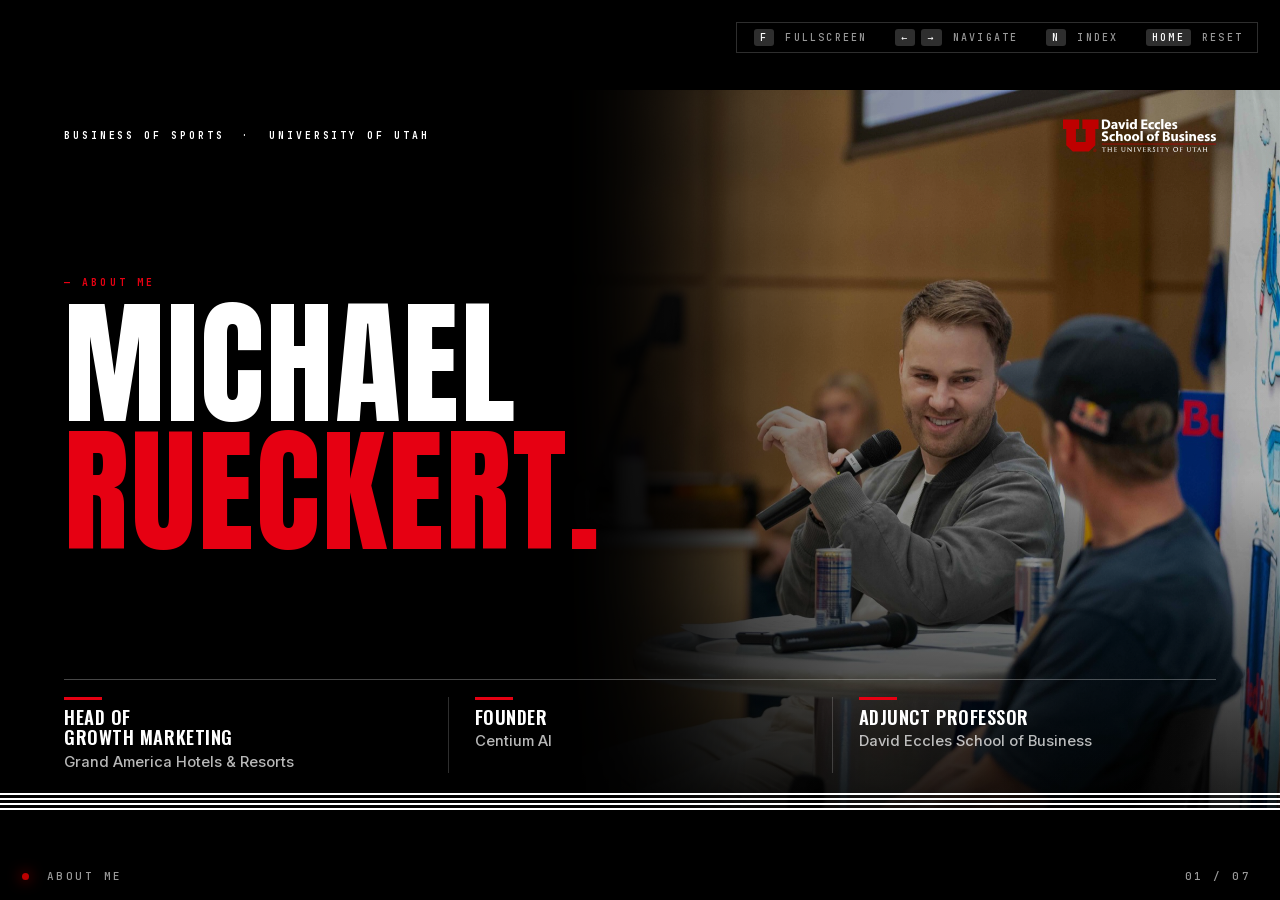
==== about-me/index.html @ 3e3e538a "Business of Sports decks Migrated from a nested multi-institution tree. Decks were four levels deep " ====
<!DOCTYPE html>
<html lang="en">
<head>
<meta charset="UTF-8" />
<meta name="viewport" content="width=device-width, initial-scale=1.0" />
<meta name="robots" content="noindex, nofollow" />
<title>About Me — Michael Rueckert — Business of Sports — David Eccles School of Business</title>
<link rel="icon" type="image/svg+xml" href="../_brand/utah/logos/desb-vertical-black.svg" />

<!-- Engine (versioned, brand-agnostic) then brand tokens. Order matters. -->
<link rel="stylesheet" href="../_engine/deck.v1.css?r=4" />
<link rel="stylesheet" href="../_brand/utah/brand.css" />

<style>
  /* ============================================================
     DECK — ABOUT ME · MICHAEL RUECKERT
     Lecture opener for a University of Utah class.

     Slide-specific layout only. All colour/type resolves from
     _brand/brand.css; all chrome from _engine/deck.v1.css.

     Deck-local assets live beside this file:
       img/      photography (resized, self-hosted)
       badges/   Snowbasin-era award laurels

     Convention: one .s-* block per slide, in slide order.
     NB: never set `position: relative` on a .s-* root — the engine's
     `.stage > .slide` supplies absolute positioning and overriding it
     drops the deck into normal flow.
     ============================================================ */

  /* ============================================================
     01 — COVER
     ============================================================ */
  .s-cover { background: #000; display: grid; grid-template-rows: auto 1fr auto auto; overflow: hidden; }

  /* Portrait bleeds from the right and dissolves into the black field
     rather than sitting in a box: the mask does the fade so the photo
     needs no matching edge, and the scrim keeps the type side dark
     enough for Anton at full weight. */
  .s-cover .photo {
    position: absolute; top: 0; right: 0; bottom: 0; width: 56%; z-index: 0;
    background-image:
      linear-gradient(90deg, rgba(0,0,0,0.96) 0%, rgba(0,0,0,0.30) 40%, rgba(0,0,0,0.12) 100%),
      linear-gradient(0deg, rgba(0,0,0,0.86) 0%, rgba(0,0,0,0.10) 46%),
      url('img/portrait-michael.jpg');
    background-size: cover; background-position: 42% 40%;
    -webkit-mask-image: linear-gradient(90deg, transparent 0%, #000 26%);
            mask-image: linear-gradient(90deg, transparent 0%, #000 26%);
    opacity: 0;
  }
  .s-cover.active .photo { animation: coverIn 5s .1s ease-out forwards; }
  @keyframes coverIn { from { opacity: 0; transform: scale(1.07); } to { opacity: 1; transform: scale(1); } }
  @media print { .s-cover .photo { opacity: 1 !important; transform: none !important; animation: none !important; } }

  .s-cover .topbar, .s-cover .midbar, .s-cover .roles, .s-cover .utah-stripe { position: relative; z-index: 2; }
  .s-cover .topbar {
    display: flex; justify-content: space-between; align-items: center;
    padding: 4cqh 5cqw 0; color: var(--paper);
  }
  .s-cover .midbar { display: grid; align-content: center; padding: 0 5cqw; gap: 1.6cqh; }
  .s-cover .eyebrow {
    font-family: var(--f-mono); font-weight: 700; font-size: 1.35cqh;
    letter-spacing: 0.32em; text-transform: uppercase; color: var(--utah-red-bright);
  }
  .s-cover h1 {
    font-family: var(--f-display); font-weight: 400; font-size: 10.6cqw;
    line-height: 0.94; letter-spacing: 0.015em; text-transform: uppercase; color: var(--paper);
  }
  .s-cover h1 .red { color: var(--utah-red-bright); }

  /* three roles, divided by hairlines — one column each, no boxes */
  .s-cover .roles {
    display: grid; grid-template-columns: repeat(3, 1fr);
    gap: 0; margin: 0 5cqw; padding: 2.4cqh 0 2.8cqh;
    border-top: 1px solid rgba(255,255,255,0.28);
  }
  .s-cover .role { padding: 0 2.0cqw; border-left: 1px solid rgba(255,255,255,0.18); }
  .s-cover .role:first-child { padding-left: 0; border-left: 0; }
  .s-cover .role .k {
    display: block; font-family: var(--f-condensed); font-weight: 600; font-size: 2.55cqh;
    line-height: 1.1; letter-spacing: 0.03em; text-transform: uppercase; color: var(--paper);
  }
  .s-cover .role .k::before {
    content: ""; display: block; width: 3.0cqw; height: 3px;
    background: var(--utah-red-bright); margin-bottom: 1.0cqh;
  }
  .s-cover .role .v {
    display: block; margin-top: 0.7cqh;
    font-family: var(--f-body); font-weight: 500; font-size: 2.05cqh; line-height: 1.35;
    color: rgba(255,255,255,0.72);
  }

  /* ============================================================
     02 — THE PATH
     ============================================================ */
  .s-path { background: var(--paper); color: var(--ink); display: grid;
            grid-template-rows: auto auto auto 1fr auto; padding: 3.4cqh 4.5cqw; }
  .s-path .topbar {
    display: flex; justify-content: space-between; align-items: center;
    padding-bottom: 1.3cqh; border-bottom: 2px solid var(--ink);
  }
  .s-path .topbar .crumb { color: var(--utah-red); }
  .s-path h2 {
    font-family: var(--f-display); font-weight: 400; font-size: 5.2cqw;
    line-height: 1.0; letter-spacing: 0.015em; text-transform: uppercase;
    color: var(--ink); margin: 1.2cqh 0 0.6cqh;
  }
  .s-path h2 .red { color: var(--utah-red); }

  .s-path .lede {
    font-family: var(--f-body); font-weight: 500; font-size: 2.4cqh; line-height: 1.4;
    color: var(--steel); max-width: 62cqw; margin-bottom: 0.4cqh;
  }
  .s-path .lede b { color: var(--ink); font-weight: 700; }

  .s-path .rail { display: grid; grid-template-columns: repeat(6, 1fr); align-content: center; }
  .s-path .node { display: grid; align-content: start; justify-items: center; text-align: center; }

  /* fixed-height mark well keeps the drum-and-feather and the typographic
     wordmarks on one optical baseline */
  .s-path .mark { height: 11.0cqh; display: grid; align-items: end; justify-items: center; }
  .s-path .mark img { height: 8.2cqh; width: auto; max-width: 12.4cqw; object-fit: contain; display: block; }
  /* A white-on-transparent source (Grand America) has to be knocked to black
     for the light slide; brightness(0) keeps the alpha and drops the fill. */
  .s-path .mark img.knock { filter: brightness(0); }
  .s-path .mark img.tall  { height: 9.6cqh; }
  .s-path .mark img.wide  { height: 5.4cqh; }
  .s-path .wordmark {
    font-family: var(--f-display); font-weight: 400; font-size: 3.5cqh;
    line-height: 0.98; letter-spacing: 0.02em; text-transform: uppercase; color: var(--ink);
  }
  .s-path .wordmark em {
    display: block; font-style: normal; font-family: var(--f-condensed); font-weight: 500;
    font-size: 1.7cqh; letter-spacing: 0.22em; color: var(--steel);
  }

  /* The rail is drawn per-column BEHIND each dot rather than as one absolute
     bar: the columns are adjacent, so the segments join into a continuous
     line that cannot drift away from the dots when the row height changes.
     First and last are half-segments so the line starts and stops on a node. */
  .s-path .dotwrap {
    position: relative; width: 100%; height: 4.2cqh; margin-top: 2.2cqh;
    display: grid; place-items: center;
  }
  .s-path .dotwrap::before {
    content: ""; position: absolute; left: 0; right: 0; top: 50%; height: 2px;
    background: var(--utah-red); transform: translateY(-1px);
  }
  .s-path .node:first-child .dotwrap::before {
    left: 50%; background: linear-gradient(90deg, rgba(190,0,0,0.2), var(--utah-red));
  }
  .s-path .node:last-child .dotwrap::before { right: 50%; }
  .s-path .dot {
    position: relative; z-index: 1;
    width: 1.5cqh; height: 1.5cqh; border-radius: 50%;
    background: var(--utah-red); box-shadow: 0 0 0 0.6cqh var(--paper);
  }
  .s-path .node.now .dot { background: var(--ink); box-shadow: 0 0 0 0.6cqh var(--paper), 0 0 0 0.9cqh var(--utah-red); }
  .s-path .yr {
    font-family: var(--f-mono); font-weight: 700; font-size: 1.35cqh;
    letter-spacing: 0.18em; color: var(--utah-red); margin-top: 1.7cqh; padding: 0 0.8cqw;
  }
  .s-path .node.now .yr { color: var(--ink); }
  .s-path .org {
    font-family: var(--f-condensed); font-weight: 600; font-size: 2.2cqh;
    line-height: 1.12; letter-spacing: 0.03em; text-transform: uppercase;
    color: var(--ink); margin-top: 0.7cqh; padding: 0 0.8cqw;
  }
  .s-path .sub {
    font-family: var(--f-body); font-weight: 500; font-size: 1.78cqh; line-height: 1.32;
    color: var(--steel); margin-top: 0.5cqh; padding: 0 0.15cqw;
  }
  .s-path .foot {
    display: flex; justify-content: space-between; align-items: end;
    padding-top: 1.3cqh; border-top: 1px solid rgba(0,0,0,0.18); color: var(--ink); font-weight: 500;
  }
  .s-path .foot .strong { font-weight: 700; }

  /* ============================================================
     03 — UTAH ATHLETICS
     ============================================================ */
  .s-utah { background: #000; display: grid; grid-template-rows: auto 43cqh 1fr auto; overflow: hidden; }
  .s-utah .topbar {
    display: flex; justify-content: space-between; align-items: center;
    padding: 3.4cqh 4.5cqw 2.2cqh; color: var(--paper);
  }
  /* three full houses, side by side — the argument is the room, not the copy */
  .s-utah .band { display: grid; grid-template-columns: 1.15fr 1fr 1fr; gap: 0.45cqw; }
  .s-utah .band .ph { background-size: cover; background-position: center 46%; filter: contrast(1.06) saturate(1.02); }
  .s-utah .band .ph.a { background-image: linear-gradient(180deg, rgba(0,0,0,0.28), rgba(0,0,0,0.42)), url('img/rice-eccles-sellout.jpg'); }
  .s-utah .band .ph.b { background-image: linear-gradient(180deg, rgba(0,0,0,0.28), rgba(0,0,0,0.42)), url('img/muss-byu.jpg'); background-position: center 38%; }
  .s-utah .band .ph.c { background-image: linear-gradient(180deg, rgba(0,0,0,0.28), rgba(0,0,0,0.42)), url('img/gymnastics-huntsman.jpg'); background-position: center 52%; }

  .s-utah .body { display: grid; grid-template-columns: 0.92fr 1.08fr; gap: 3.4cqw;
                  padding: 3.0cqh 4.5cqw 0; align-items: start; }
  .s-utah .eyebrow {
    font-family: var(--f-mono); font-weight: 700; font-size: 1.25cqh;
    letter-spacing: 0.3em; text-transform: uppercase; color: var(--utah-red-bright);
  }
  .s-utah h2 {
    font-family: var(--f-display); font-weight: 400; font-size: 4.4cqw;
    line-height: 1.0; letter-spacing: 0.015em; text-transform: uppercase;
    color: var(--paper); margin: 1.0cqh 0 1.4cqh;
  }
  .s-utah h2 .red { color: var(--utah-red-bright); }
  .s-utah .lede {
    font-family: var(--f-body); font-weight: 500; font-size: 2.3cqh; line-height: 1.4;
    color: rgba(255,255,255,0.86);
  }
  .s-utah .lede b { color: var(--paper); font-weight: 700; }

  .s-utah .groups { display: grid; gap: 2.2cqh; }
  .s-utah .grp .h {
    font-family: var(--f-mono); font-weight: 700; font-size: 1.15cqh;
    letter-spacing: 0.24em; text-transform: uppercase; color: var(--paper);
    padding-bottom: 0.7cqh; margin-bottom: 1.3cqh;
    border-bottom: 1px solid rgba(255,255,255,0.32);
  }
  .s-utah .stats { display: grid; grid-template-columns: repeat(3, 1fr); gap: 1.8cqw; }
  .s-utah .st .n {
    display: block; font-family: var(--f-display); font-weight: 400; font-size: 5.4cqh;
    line-height: 0.92; letter-spacing: 0.005em; color: var(--utah-red-bright);
  }
  .s-utah .st .l {
    display: block; margin-top: 0.7cqh;
    font-family: var(--f-body); font-weight: 500; font-size: 2.0cqh; line-height: 1.28;
    color: rgba(255,255,255,0.82);
  }
  .s-utah .st .l b { color: var(--paper); font-weight: 700; }
  .s-utah ul.dash { list-style: none; display: grid; gap: 0.9cqh; }
  .s-utah ul.dash li {
    font-family: var(--f-body); font-weight: 500; font-size: 2.1cqh; line-height: 1.34;
    color: rgba(255,255,255,0.88); padding-left: 1.4cqw; position: relative;
  }
  .s-utah ul.dash li::before {
    content: ""; position: absolute; left: 0; top: calc(0.66em - 1px);
    width: 0.75cqw; height: 2px; background: var(--utah-red-bright);
  }
  .s-utah ul.dash li b { color: var(--paper); font-weight: 700; }
  .s-utah .foot {
    display: flex; justify-content: space-between; align-items: end;
    margin: 0 4.5cqw; padding: 2.0cqh 0 3.0cqh;
    border-top: 1px solid rgba(255,255,255,0.2); color: var(--paper);
  }
  .s-utah .foot .strong { font-weight: 700; }

  /* ============================================================
     04 — SNOWBASIN
     ============================================================ */
  .s-basin { background: #000; display: grid; grid-template-rows: auto 1fr auto; overflow: hidden; }
  /* Landscape hero: full bleed across the top, with the scrim weighted left
     so the display type keeps its contrast against bright snow. */
  .s-basin .photo {
    position: absolute; top: 0; left: 0; right: 0; height: 76cqh; z-index: 0;
    background-image:
      linear-gradient(180deg, rgba(0,0,0,0.55) 0%, rgba(0,0,0,0.22) 30%, rgba(0,0,0,0.94) 100%),
      linear-gradient(90deg, rgba(0,0,0,0.82) 0%, rgba(0,0,0,0.40) 42%, rgba(0,0,0,0.05) 78%),
      url('img/snowbasin-hero.jpg');
    background-size: cover; background-position: center 38%;
  }
  .s-basin .topbar, .s-basin .midbar, .s-basin .laurels { position: relative; z-index: 2; }
  .s-basin .topbar {
    display: flex; justify-content: space-between; align-items: center;
    padding: 3.6cqh 4.5cqw 0; color: var(--paper);
  }
  .s-basin .midbar { display: grid; align-content: center; padding: 0 4.5cqw; gap: 1.4cqh; }
  .s-basin .eyebrow {
    font-family: var(--f-mono); font-weight: 700; font-size: 1.3cqh;
    letter-spacing: 0.3em; text-transform: uppercase; color: var(--utah-red-bright);
  }
  .s-basin h2 {
    font-family: var(--f-display); font-weight: 400; font-size: 7.2cqw;
    line-height: 0.98; letter-spacing: 0.015em; text-transform: uppercase; color: var(--paper);
  }
  .s-basin h2 .red { color: var(--utah-red-bright); }
  .s-basin .stats {
    display: grid; grid-template-columns: repeat(4, 1fr); gap: 2.2cqw;
    margin-top: 2.0cqh; padding-top: 2.2cqh; border-top: 1px solid rgba(255,255,255,0.3);
  }
  .s-basin .st .n {
    display: block; font-family: var(--f-display); font-weight: 400; font-size: 6.6cqh;
    line-height: 0.92; letter-spacing: 0.005em; color: var(--paper);
  }
  .s-basin .st .l {
    display: block; margin-top: 0.8cqh;
    font-family: var(--f-body); font-weight: 500; font-size: 2.0cqh; line-height: 1.28;
    color: rgba(255,255,255,0.78);
  }
  .s-basin .st .l b { color: var(--paper); font-weight: 700; }

  /* poster laurels — black artwork, so the strip flips to bone */
  .s-basin .laurels {
    background: var(--bone); color: var(--ink);
    padding: 1.6cqh 3.0cqw 1.8cqh; display: grid; gap: 1.0cqh; justify-items: center;
  }
  .s-basin .laurels .h {
    font-family: var(--f-mono); font-weight: 700; font-size: 1.05cqh;
    letter-spacing: 0.3em; text-transform: uppercase; color: var(--utah-red);
  }
  .s-basin .row { display: flex; align-items: center; justify-content: center; gap: 0.35cqw; width: 100%; }
  .s-basin .row img { height: 13.0cqh; width: auto; display: block; }

  /* ============================================================
     05 — CENTIUM
     Left pane carries the story and the press; right pane carries the
     proof — who buys it. Both halves of that proof are on one slide on
     purpose: the photography says what the customers make, the logo wall
     says how many there are.
     ============================================================ */
  .s-centium { display: grid; grid-template-columns: minmax(0, 0.80fr) minmax(0, 1.20fr); overflow: hidden; }
  .s-centium .left {
    background: #000; color: var(--paper);
    padding: 3.6cqh 2.8cqw; display: grid; grid-template-rows: auto 1fr auto; gap: 1.6cqh;
  }
  .s-centium .left .eyebrow {
    font-family: var(--f-mono); font-weight: 700; font-size: 1.25cqh;
    letter-spacing: 0.28em; text-transform: uppercase; color: var(--utah-red-bright);
  }
  .s-centium h2 {
    font-family: var(--f-display); font-weight: 400; font-size: 7.4cqh;
    line-height: 0.98; letter-spacing: 0.015em; text-transform: uppercase; color: var(--paper);
    margin-top: 0.9cqh;
  }
  .s-centium h2 .red { color: var(--utah-red-bright); }
  .s-centium .mid { display: grid; align-content: center; gap: 2.6cqh; }
  .s-centium .lede {
    font-family: var(--f-body); font-weight: 500; font-size: 2.15cqh; line-height: 1.42;
    color: rgba(255,255,255,0.86);
  }
  .s-centium .lede b { color: var(--paper); font-weight: 700; }

  /* PRESS STRIP
     Every mark here ships as black-on-transparent. brightness(0) flattens
     any stray colour to black, then invert(1) lifts it to white — alpha
     survives both, so the marks sit on the black pane with no plate. */
  .s-centium .press .k {
    font-family: var(--f-mono); font-weight: 700; font-size: 1.05cqh;
    letter-spacing: 0.26em; text-transform: uppercase; color: var(--utah-red-bright);
    padding-bottom: 1.0cqh; margin-bottom: 1.6cqh;
    border-bottom: 1px solid rgba(255,255,255,0.28);
  }
  .s-centium .press .row { display: grid; grid-template-columns: repeat(4, 1fr); gap: 2.0cqh 1.4cqw; }
  .s-centium .press .fx { display: flex; align-items: center; justify-content: center; height: 4.6cqh; }
  .s-centium .press .fx img {
    max-width: 100%; max-height: 4.6cqh; width: auto; height: auto;
    filter: brightness(0) invert(1); opacity: 0.92;
  }
  .s-centium .left .foot {
    font-family: var(--f-mono); font-weight: 600; font-size: 1.05cqh;
    letter-spacing: 0.2em; text-transform: uppercase; color: rgba(255,255,255,0.58);
    padding-top: 1.4cqh; border-top: 1px solid rgba(255,255,255,0.22);
  }
  .s-centium .left .foot .strong { color: var(--paper); font-weight: 700; }

  .s-centium .right {
    background: var(--paper); color: var(--ink);
    padding: 3.6cqh 2.8cqw; display: grid; grid-template-rows: auto auto 1fr; gap: 2.0cqh;
  }
  .s-centium .right .h {
    font-family: var(--f-mono); font-weight: 700; font-size: 1.15cqh;
    letter-spacing: 0.22em; text-transform: uppercase; color: var(--utah-red);
    padding-bottom: 0.9cqh; border-bottom: 2px solid var(--ink);
  }
  .s-centium .shots { display: grid; grid-template-columns: repeat(3, 1fr); gap: 0.7cqw; }
  .s-centium .shots .sh {
    aspect-ratio: 3 / 2; background-size: cover; background-position: center;
    filter: contrast(1.03);
  }

  .s-centium .wall {
    display: flex; flex-wrap: wrap; justify-content: center;
    gap: 2.4cqh 1.3cqw; align-self: center;
  }
  /* fixed 5-up track, but flex-wrap means a short final row centres */
  .s-centium .lg {
    flex: 0 0 calc((100% - 4 * 1.3cqw) / 5);
    display: flex; align-items: center; justify-content: center; height: 5.8cqh;
  }
  /* max-height in cqh (an ABSOLUTE length here), not a percentage: several of
     these SVGs ship no viewBox, so a percentage has nothing to resolve against
     and the mark renders at the 300x150 fallback, straddling its neighbours. */
  /* Each mark carries its own max-height, computed from its aspect ratio so
     every logo occupies roughly the same optical AREA. A single shared
     max-height makes square marks (SCOTT, MSR) tower over wordmarks
     (SALOMON, ROSSIGNOL) even though both technically "fit". */
  .s-centium .lg img {
    max-width: 100%; width: auto; height: auto;
    filter: brightness(0); opacity: 0.86;
  }
  .s-centium .lg .wm {
    font-family: var(--f-condensed); font-weight: 700; font-size: 2.15cqh;
    letter-spacing: 0.04em; text-transform: uppercase; color: var(--ink);
    opacity: 0.86; line-height: 1; text-align: center;
  }

  /* ============================================================
     06 — GO NORTH  (closer)
     The billboard is the campaign; the film is the campaign running.
     NETWORK NOTE: this is the ONLY slide in the deck that reaches the
     network — the Drive player is an iframe. Everything behind it is
     local, so on dead venue wifi the slide still reads as a full-bleed
     billboard with the headline; only the player goes blank.
     ============================================================ */
  .s-north { background: #000; display: grid; grid-template-rows: auto 1fr auto; overflow: hidden; }
  .s-north .photo {
    position: absolute; inset: 0; z-index: 0;
    background-image:
      linear-gradient(180deg, rgba(0,0,0,0.24) 0%, rgba(0,0,0,0.02) 26%, rgba(0,0,0,0.58) 100%),
      linear-gradient(90deg, rgba(0,0,0,0.92) 0%, rgba(0,0,0,0.58) 26%, rgba(0,0,0,0.00) 52%),
      url('img/snowbasin-billboard.jpg');
    background-size: cover; background-position: center 40%;
    opacity: 0;
  }
  .s-north.active .photo { animation: northIn 5s .1s ease-out forwards; }
  @keyframes northIn { from { opacity: 0; transform: scale(1.06); } to { opacity: 1; transform: scale(1); } }
  @media print { .s-north .photo { opacity: 1 !important; transform: none !important; animation: none !important; } }

  .s-north .topbar, .s-north .body, .s-north .foot { position: relative; z-index: 2; }
  .s-north .topbar {
    display: flex; justify-content: space-between; align-items: center;
    padding: 3.6cqh 4.5cqw 0; color: var(--paper);
  }
  .s-north .body {
    display: grid; grid-template-columns: minmax(0, 1fr) minmax(0, 0.88fr); gap: 3.0cqw;
    align-items: center; padding: 0 4.5cqw;
  }
  .s-north .eyebrow {
    font-family: var(--f-mono); font-weight: 700; font-size: 1.3cqh;
    letter-spacing: 0.3em; text-transform: uppercase; color: var(--utah-red-bright);
  }
  .s-north h2 {
    font-family: var(--f-display); font-weight: 400; font-size: 12.4cqh;
    line-height: 0.96; letter-spacing: 0.015em; text-transform: uppercase;
    color: var(--paper); margin: 1.2cqh 0 1.8cqh;
  }
  .s-north h2 .red { color: var(--utah-red-bright); }
  .s-north .lede {
    font-family: var(--f-body); font-weight: 500; font-size: 2.15cqh; line-height: 1.42;
    color: rgba(255,255,255,0.86);
  }
  .s-north .lede b { color: var(--paper); font-weight: 700; }
  .s-north .brand { margin-top: 2.4cqh; }
  .s-north .brand img { height: 5.6cqh; width: auto; display: block; }

  /* 16:9 player well. The iframe is absolutely positioned inside a padded
     box so it keeps ratio at any stage size — an iframe has no intrinsic
     aspect ratio to honour. */
  .s-north .player {
    position: relative; width: 100%; aspect-ratio: 16 / 9;
    background: #0A0A0A; border: 1px solid rgba(255,255,255,0.28);
    box-shadow: 0 24px 70px rgba(0,0,0,0.6);
  }
  .s-north .player iframe {
    position: absolute; inset: 0; width: 100%; height: 100%; border: 0; display: block;
  }
  /* Sits UNDER the iframe: visible only if the embed never paints. */
  .s-north .player .fallback {
    position: absolute; inset: 0; z-index: 0;
    display: grid; place-content: center; gap: 0.8cqh; text-align: center;
    font-family: var(--f-mono); font-weight: 700; font-size: 1.15cqh;
    letter-spacing: 0.24em; text-transform: uppercase; color: rgba(255,255,255,0.45);
  }
  .s-north .player iframe { position: absolute; z-index: 1; }
  @media print { .s-north .player iframe { display: none; } }

  .s-north .foot {
    display: flex; justify-content: space-between; align-items: end;
    margin: 0 4.5cqw; padding: 2.2cqh 0 3.2cqh;
    border-top: 1px solid rgba(255,255,255,0.2); color: var(--paper);
  }
  .s-north .foot .strong { font-weight: 700; }

  /* ============================================================
     03 — HOW I BROKE IN  (the cover letter)
     The letter is set as type, not screenshotted: at stage scale a
     scanned page turns to mush, and the room only needs to READ one
     sentence — which is pulled out at full size on the left. The page
     itself is deliberately at document scale, so it reads as an artifact.
     ============================================================ */
  .s-break { display: grid; grid-template-columns: minmax(0, 0.88fr) minmax(0, 1.12fr); overflow: hidden; }
  .s-break .left {
    background: #000; color: var(--paper);
    padding: 3.8cqh 3.0cqw; display: grid; grid-template-rows: auto auto 1fr auto; gap: 1.8cqh;
  }
  /* him on the field at Rice-Eccles, the year the letter was written */
  .s-break .shot {
    height: 23cqh; background-size: cover; background-position: center 72%;
    background-image:
      linear-gradient(180deg, rgba(0,0,0,0.12) 0%, rgba(0,0,0,0.30) 100%),
      url('img/michael-rice-eccles.jpg');
    border-left: 3px solid var(--utah-red-bright);
  }
  .s-break .eyebrow {
    font-family: var(--f-mono); font-weight: 700; font-size: 1.25cqh;
    letter-spacing: 0.28em; text-transform: uppercase; color: var(--utah-red-bright);
  }
  .s-break h2 {
    font-family: var(--f-display); font-weight: 400; font-size: 6.2cqh;
    line-height: 0.98; letter-spacing: 0.015em; text-transform: uppercase;
    color: var(--paper); margin-top: 1.0cqh;
  }
  .s-break h2 .red { color: var(--utah-red-bright); }
  .s-break .mid { display: grid; align-content: center; gap: 2.0cqh; }
  .s-break .pull {
    font-family: var(--f-display); font-weight: 400; font-size: 7.5cqh;
    line-height: 0.98; letter-spacing: 0.015em; text-transform: uppercase;
    color: var(--paper);
  }
  .s-break .sub {
    font-family: var(--f-body); font-weight: 500; font-size: 2.15cqh; line-height: 1.42;
    color: rgba(255,255,255,0.86);
  }
  .s-break .sub b { color: var(--paper); font-weight: 700; }
  .s-break .left .foot {
    font-family: var(--f-mono); font-weight: 600; font-size: 1.05cqh;
    letter-spacing: 0.2em; text-transform: uppercase; color: rgba(255,255,255,0.58);
    padding-top: 1.4cqh; border-top: 1px solid rgba(255,255,255,0.22);
  }
  .s-break .left .foot .strong { color: var(--paper); font-weight: 700; }

  /* the page */
  .s-break .right {
    background: var(--bone); display: grid; place-items: center; padding: 4.2cqh 3.4cqw;
  }
  .s-break .letter {
    background: var(--paper); color: #111; width: 100%; height: 100%;
    padding: 3.4cqh 3.0cqw; box-shadow: 0 18px 46px rgba(0,0,0,0.22);
    display: grid; align-content: center; gap: 1.25cqh;
    font-family: var(--f-body);
  }
  .s-break .letter .name {
    text-align: center; font-weight: 700; font-size: 2.4cqh; letter-spacing: 0.01em;
    padding-bottom: 0.8cqh; border-bottom: 1.5px solid #111; margin-bottom: 0.6cqh;
  }
  .s-break .letter p { font-size: 1.66cqh; line-height: 1.46; font-weight: 400; }
  .s-break .letter .addr { color: #333; }
  /* the sentence the room is here for */
  .s-break .letter mark {
    background: rgba(230,0,18,0.13); color: #111; font-weight: 700;
    box-shadow: inset 0 -0.32em 0 rgba(230,0,18,0.20);
    padding: 0 0.15em;
  }

</style>
</head>
<body>

<div class="deck-shell">
  <div class="stage" id="stage">

    <!-- ============================================================
         01 — COVER
         ============================================================ -->
    <section class="slide s-cover" data-section="ABOUT ME">
      <div class="photo"></div>

      <div class="topbar">
        <span class="meta label-mono"><span class="pip"></span>BUSINESS OF SPORTS &nbsp;·&nbsp; UNIVERSITY OF UTAH</span>
        <div class="eccles-mark lg"><img src="../_brand/utah/logos/desb-horizontal-white.svg" alt="David Eccles School of Business" /></div>
      </div>

      <div class="midbar">
        <div class="eyebrow" data-anim="reveal">— ABOUT ME</div>
        <h1 data-anim="reveal-2">MICHAEL<br/><span class="red">RUECKERT.</span></h1>
      </div>

      <div class="roles">
        <div class="role" data-anim="rise-3">
          <span class="k">Head of<br/>Growth Marketing</span>
          <span class="v">Grand America Hotels &amp; Resorts</span>
        </div>
        <div class="role" data-anim="rise-4">
          <span class="k">Founder</span>
          <span class="v">Centium AI</span>
        </div>
        <div class="role" data-anim="rise-5">
          <span class="k">Adjunct Professor</span>
          <span class="v">David Eccles School of Business</span>
        </div>
      </div>

      <span class="utah-stripe thin white"></span>
    </section>

    <!-- ============================================================
         02 — THE PATH
         ============================================================ -->
    <section class="slide s-path" data-section="THE PATH">
      <div class="topbar">
        <span class="crumb label-mono">2013 &nbsp;→&nbsp; PRESENT &nbsp;·&nbsp; COLLEGE SPORTS · RESORT · HOSPITALITY · AI</span>
        <div class="eccles-mark md"><img src="../_brand/utah/logos/desb-horizontal-black.svg" alt="DESB" /></div>
      </div>

      <h2 data-anim="reveal">THE <span class="red">PATH.</span></h2>
      <p class="lede" data-anim="rise-2">Twelve years in one market — <b>college athletics, a destination resort, luxury hospitality, and now AI</b> — selling the same thing every time: a reason to show up.</p>

      <div class="rail">
        <div class="node" data-anim="rise-2">
          <div class="mark"><img src="../_brand/utah/logos/utah-utes.svg" alt="University of Utah" /></div>
          <div class="dotwrap"><span class="dot"></span></div>
          <div class="yr">2014</div>
          <div class="org">University of Utah</div>
          <div class="sub">President of The MUSS<br/>Marketing &amp; Fan Experience Intern</div>
        </div>

        <div class="node" data-anim="rise-3">
          <div class="mark"><img src="logos/salt-lake-bees.png" alt="Salt Lake Bees" /></div>
          <div class="dotwrap"><span class="dot"></span></div>
          <div class="yr">2013</div>
          <div class="org">Salt Lake Bees</div>
          <div class="sub">Game Operations Intern</div>
        </div>

        <div class="node" data-anim="rise-4">
          <div class="mark"><img src="../_brand/utah/logos/utah-utes.svg" alt="Utah Athletics" /></div>
          <div class="dotwrap"><span class="dot"></span></div>
          <div class="yr">2013 – 2019</div>
          <div class="org">Utah Athletics</div>
          <div class="sub">12 teams · 6 years</div>
        </div>

        <div class="node" data-anim="rise-4">
          <div class="mark"><img class="wide" src="logos/snowbasin.svg" alt="Snowbasin Resort" /></div>
          <div class="dotwrap"><span class="dot"></span></div>
          <div class="yr">2019 – 2024</div>
          <div class="org">Snowbasin Resort</div>
          <div class="sub">Head of Marketing</div>
        </div>

        <div class="node now" data-anim="rise-5">
          <div class="mark"><img class="knock wide" src="logos/grand-america-white.png" alt="Grand America Hotels &amp; Resorts" /></div>
          <div class="dotwrap"><span class="dot"></span></div>
          <div class="yr">2024 – PRESENT</div>
          <div class="org">Grand America</div>
          <div class="sub">Head of Growth Marketing</div>
        </div>

        <div class="node now" data-anim="rise-6">
          <div class="mark"><img class="wide" src="logos/centium.svg" alt="Centium" /></div>
          <div class="dotwrap"><span class="dot"></span></div>
          <div class="yr">2025 – PRESENT</div>
          <div class="org">Centium</div>
          <div class="sub">Founder</div>
        </div>
      </div>

      <div class="foot">
        <span class="label-mono-sm">ONE MARKET &nbsp;·&nbsp; <span class="strong">EVERY SEAT OF THE SPORTS BUSINESS</span></span>
        <span class="label-mono-sm">SALT LAKE CITY, UTAH</span>
      </div>
    </section>

    <!-- ============================================================
         03 — HOW I BROKE IN
         ============================================================ -->
    <section class="slide s-break" data-section="HOW I BROKE IN · 2013">
      <div class="left">
        <div>
          <div class="eyebrow" data-anim="reveal">— JULY 2013</div>
          <h2 data-anim="reveal-2">HOW I BROKE<br/>INTO THE<br/><span class="red">SPORTS INDUSTRY.</span></h2>
        </div>

        <div class="shot" data-anim="fade-2"></div>

        <div class="mid">
          <div class="pull" data-anim="rise-3">I offered to<br/>work for free.</div>
          <p class="sub" data-anim="rise-4">Seventeen and a half credits short of a degree, with no title and no leverage — <b>so I removed the only real objection they had.</b></p>
        </div>

        <div class="foot" data-anim="fade-3">OLYMPIC SPORTS MARKETING COORDINATOR &nbsp;·&nbsp; <span class="strong">UTAH ATHLETICS</span></div>
      </div>

      <div class="right">
        <div class="letter" data-anim="rise-2">
          <div class="name">Michael Rueckert</div>
          <p class="addr">July 15, 2013</p>
          <p class="addr">University of Utah<br/>Athletics Department<br/>1825 E. South Campus Dr.<br/>Salt Lake City, UT 84112-0900</p>
          <p>Dear Mrs. White,</p>
          <p>The purpose of this letter is to express my interest in the Olympic Sports Marketing Coordinator position through University of Utah Athletics.</p>
          <p>Although I&rsquo;m still 17.5 credits away from receiving my Bachelor&rsquo;s Degree, I believe that I&rsquo;m a very competitive candidate due to my years of experience within University of Utah Athletics thorough Marketing and The MUSS, as well as directly related experience working with the Salt Lake Bees.</p>
          <p>This position fits perfectly within my background and skills, allowing me to take Utah Baseball and other Olympic Sports to the next level. I already have established relationships within the Athletics Department and University of Utah that would allow a seamless transition into the position.</p>
          <p>Due to the fact that I have not yet received my Bachelor&rsquo;s Degree, <mark>I am willing to do the job without pay until I am graduated</mark> as a full time intern or undergraduate assistant. Upon graduation in May, I would then fully step into the position.</p>
          <p>Thank you for your time and consideration. I look forward to hearing from you.</p>
          <p>Sincerely,</p>
          <p>Michael Rueckert</p>
        </div>
      </div>
    </section>

    <!-- ============================================================
         04 — UTAH ATHLETICS
         ============================================================ -->
    <section class="slide s-utah" data-section="UTAH ATHLETICS · 2013–2019">
      <div class="topbar">
        <span class="meta label-mono"><span class="pip"></span>UTAH ATHLETICS &nbsp;·&nbsp; 2013 – 2019</span>
        <div class="eccles-mark md"><img src="../_brand/utah/logos/utah-utes.svg" alt="Utah Utes" style="height:4.4cqh" /></div>
      </div>

      <div class="band">
        <div class="ph a" data-anim="fade"></div>
        <div class="ph b" data-anim="fade-2"></div>
        <div class="ph c" data-anim="fade-3"></div>
      </div>

      <div class="body">
        <div>
          <div class="eyebrow" data-anim="reveal">— WHERE IT BEGAN</div>
          <h2 data-anim="reveal-2">SPORTS MARKETING<br/><span class="red">CAREER BEGINS.</span></h2>
          <p class="lede" data-anim="rise-3">Led marketing for <b>12 teams</b> in six years — the full portfolio, from a sold-out football stadium to a record-setting gymnastics arena.</p>
        </div>

        <div class="groups">
          <div class="grp" data-anim="rise-3">
            <div class="h">Utah Football</div>
            <div class="stats">
              <div class="st"><span class="n">57</span><span class="l">straight <b>sellouts</b></span></div>
              <div class="st"><span class="n">102%</span><span class="l">stadium capacity<br/><b>Top-3 NCAA</b></span></div>
              <div class="st"><span class="n">$80M</span><span class="l"><b>stadium expansion</b></span></div>
            </div>
          </div>

          <div class="grp" data-anim="rise-4">
            <div class="h">Utah Gymnastics</div>
            <ul class="dash">
              <li><b>NCAA record attendance</b> for women's sports</li>
              <li><b>Jon M. Huntsman Center</b> attendance record</li>
            </ul>
          </div>
        </div>
      </div>

      <div class="foot">
        <span class="label-mono-sm" data-anim="fade-3">12 TEAMS &nbsp;·&nbsp; <span class="strong">SIX YEARS</span></span>
        <span class="label-mono-sm" data-anim="fade-3" style="text-align:right">RICE-ECCLES STADIUM &nbsp;·&nbsp; JON M. HUNTSMAN CENTER</span>
      </div>
    </section>

    <!-- ============================================================
         04 — SNOWBASIN
         ============================================================ -->
    <section class="slide s-basin" data-section="SNOWBASIN RESORT · 2019–2024">
      <div class="photo" data-anim="zoom"></div>

      <div class="topbar">
        <span class="meta label-mono"><span class="pip"></span>SNOWBASIN RESORT &nbsp;·&nbsp; 2019 – 2024</span>
        <div class="eccles-mark md"><img src="../_brand/utah/logos/desb-horizontal-white.svg" alt="DESB" /></div>
      </div>

      <div class="midbar">
        <div class="eyebrow" data-anim="reveal">— BRAND, DEMAND, REVENUE</div>
        <h2 data-anim="reveal-2">BUILDING A BRAND<br/>TO <span class="red">NO. 1.</span></h2>

        <div class="stats">
          <div class="st" data-anim="count"><span class="n">3.5x</span><span class="l"><b>earnings growth</b><br/>in five years</span></div>
          <div class="st" data-anim="count-2"><span class="n">845%</span><span class="l"><b>e-commerce</b> growth</span></div>
          <div class="st" data-anim="count-3"><span class="n">2.5x</span><span class="l"><b>revenue</b> growth</span></div>
          <div class="st" data-anim="count-4"><span class="n">$12M</span><span class="l"><b>partnership</b> portfolio</span></div>
        </div>
      </div>

      <div class="laurels">
        <div class="h" data-anim="fade-2">Awards &amp; Recognition</div>
        <div class="row" data-anim="fade-3">
          <img src="badges/best-of-marketing.png"     alt="Best of Marketing" />
          <img src="badges/marketing-team.png"        alt="Marketing Team" />
          <img src="badges/disruptor.png"             alt="Marketing Disruptor" />
          <img src="badges/most-visible.png"          alt="Most Visible Campaign" />
          <img src="badges/most-inspiring.png"        alt="Most Inspiring Campaign" />
          <img src="badges/outdoor-campaign.png"      alt="Best Outdoor Campaign" />
          <img src="badges/outdoor-video.png"         alt="Best Outdoor Video" />
          <img src="badges/tourism-video.png"         alt="Best Tourism Video" />
          <img src="badges/nsaa-finalist.png"         alt="NSAA Best Marketing Campaign Finalist" />
          <img src="badges/employee-of-the-year.png"  alt="Employee of the Year" />
          <img src="badges/senior-leadership.png"     alt="Senior Leadership Award" />
        </div>
      </div>
    </section>

    <!-- ============================================================
         05 — CENTIUM
         ============================================================ -->
    <section class="slide s-centium" data-section="CENTIUM · 2025–PRESENT">
      <div class="left">
        <div>
          <div class="eyebrow" data-anim="reveal">— CENTIUM &nbsp;·&nbsp; 2025 – PRESENT</div>
          <h2 data-anim="reveal-2">MY AI<br/>FOUNDER<br/><span class="red">JOURNEY.</span></h2>
        </div>

        <div class="mid">
          <p class="lede" data-anim="rise-3">Built from the operator's side of the desk: <b>a marketer who kept hitting the same wall</b>, then went and built the thing that moved it.</p>

          <div class="press" data-anim="rise-4">
            <div class="k">Featured by</div>
            <div class="row">
            <div class="fx"><img src="featured/wsj.svg" alt="The Wall Street Journal" /></div>
            <div class="fx"><img src="featured/journal.png" alt="The Journal" /></div>
            <div class="fx"><img src="featured/mmgy.svg" alt="MMGY Global" /></div>
            <div class="fx"><img src="featured/redbull-basement.png" alt="Red Bull Basement" /></div>
            <div class="fx"><img src="featured/nsaa.png" alt="NSAA" /></div>
            <div class="fx"><img src="featured/second-nature.png" alt="Second Nature" /></div>
            <div class="fx"><img src="featured/long-run-labs.png" alt="Long Run Labs" /></div>
            <div class="fx"><img src="featured/mbc.png" alt="Master of Business Creation — David Eccles School of Business" /></div>
            </div>
          </div>
        </div>

        <div class="foot" data-anim="fade-3">FOUNDER &nbsp;·&nbsp; <span class="strong">CENTIUM AI</span></div>
      </div>

      <div class="right">
        <div class="h" data-anim="reveal">Subscriber Brands &nbsp;·&nbsp; Outdoor &amp; Endurance</div>

        <div class="shots" data-anim="rise-2">
          <div class="sh" style="background-image:url('customers/rab-hydrapak.jpg')"></div>
          <div class="sh" style="background-image:url('customers/skratch.jpg')"></div>
          <div class="sh" style="background-image:url('customers/chomps.jpg')"></div>
        </div>

        <div class="wall" data-anim="rise-3">
          <div class="lg"><img style="max-height:2.12cqh" src="logos/salomon.svg" alt="Salomon" /></div>
          <div class="lg"><span class="wm">shimano</span></div>
          <div class="lg"><img style="max-height:2.23cqh" src="logos/sram.svg" alt="Sram" /></div>
          <div class="lg"><img style="max-height:3.34cqh" src="logos/bosch.svg" alt="Bosch" /></div>
          <div class="lg"><img style="max-height:2.50cqh" src="logos/rossignol.svg" alt="Rossignol" /></div>
          <div class="lg"><span class="wm" style="font-size:3.3cqh">head</span></div>
          <div class="lg"><img style="max-height:5.60cqh" src="logos/scott.png" alt="Scott" /></div>
          <div class="lg"><img style="max-height:2.00cqh" src="logos/mammut.svg" alt="Mammut" /></div>
          <div class="lg"><img style="max-height:3.69cqh" src="logos/smartwool.svg" alt="Smartwool" /></div>
          <div class="lg"><img style="max-height:5.60cqh" src="logos/zwift.svg" alt="Zwift" /></div>
          <div class="lg"><img style="max-height:2.44cqh" src="logos/canyon.png" alt="Canyon" /></div>
          <div class="lg"><img style="max-height:3.26cqh" src="logos/outdoor-research.svg" alt="Outdoor Research" /></div>
          <div class="lg"><img style="max-height:4.15cqh" src="logos/poc.svg" alt="Poc" /></div>
          <div class="lg"><img style="max-height:5.60cqh" src="logos/evo.svg" alt="Evo" /></div>
          <div class="lg"><span class="wm">trainingpeaks</span></div>
          <div class="lg"><img style="max-height:2.00cqh" src="logos/scarpa.png" alt="Scarpa" /></div>
          <div class="lg"><img style="max-height:3.69cqh" src="logos/lowa.svg" alt="Lowa" /></div>
          <div class="lg"><span class="wm">gregory</span></div>
          <div class="lg"><img style="max-height:5.29cqh" src="logos/msr.svg" alt="Msr" /></div>
          <div class="lg"><img style="max-height:2.51cqh" src="logos/therm-a-rest.svg" alt="Therm-A-Rest" /></div>
          <div class="lg"><span class="wm">jetboil</span></div>
          <div class="lg"><img style="max-height:2.64cqh" src="logos/yakima.png" alt="Yakima" /></div>
          <div class="lg"><img style="max-height:2.95cqh" src="logos/kuiu.png" alt="Kuiu" /></div>
          <div class="lg"><img style="max-height:5.02cqh" src="logos/chomps.svg" alt="Chomps" /></div>
          <div class="lg"><img style="max-height:3.80cqh" src="logos/skratch.svg" alt="Skratch" /></div>
          <div class="lg"><img style="max-height:3.15cqh" src="logos/hydrapak.svg" alt="Hydrapak" /></div>
          <div class="lg"><img style="max-height:3.66cqh" src="logos/roka.svg" alt="Roka" /></div>
          <div class="lg"><img style="max-height:3.07cqh" src="logos/skullcandy.svg" alt="Skullcandy" /></div>
          <div class="lg"><img style="max-height:4.26cqh" src="logos/enve.png" alt="Enve" /></div>
          <div class="lg"><img style="max-height:2.16cqh;max-width:90%" src="logos/colnago.png" alt="Colnago" /></div>
        </div>

      </div>
    </section>



    <!-- ============================================================
         06 — GO NORTH  (closer)
         ============================================================ -->
    <section class="slide s-north" data-section="GO NORTH · SNOWBASIN">
      <div class="photo"></div>

      <div class="topbar">
        <span class="meta label-mono"><span class="pip"></span>SNOWBASIN RESORT &nbsp;·&nbsp; THE CAMPAIGN</span>
        <div class="eccles-mark md"><img src="../_brand/utah/logos/desb-horizontal-white.svg" alt="DESB" /></div>
      </div>

      <div class="body">
        <div>
          <div class="eyebrow" data-anim="reveal">— THE WORK</div>
          <h2 data-anim="reveal-2">GO<br/><span class="red">NORTH.</span></h2>
          <p class="lede" data-anim="rise-3">One line on a billboard, and a whole resort pointed at it — <b>the campaign behind the growth on the last slide.</b></p>
          <div class="brand" data-anim="fade-3"><img src="logos/snowbasin-reverse.svg" alt="Snowbasin Resort" /></div>
        </div>

        <div class="player" data-anim="rise-4">
          <div class="fallback">Film loads from Google Drive<br/>— needs a live connection —</div>
          <iframe src="https://drive.google.com/file/d/1exAlb8RaJLsiglg43TiXIeN6V4l1pQNo/preview"
                  title="Snowbasin — Go North"
                  allow="autoplay; fullscreen" allowfullscreen></iframe>
        </div>
      </div>

      <div class="foot">
        <span class="label-mono-sm" data-anim="fade-3">SNOWBASIN RESORT &nbsp;·&nbsp; <span class="strong">2019 – 2024</span></span>
        <span class="label-mono-sm" data-anim="fade-3" style="text-align:right">THANK YOU<span style="color:var(--utah-red-bright)">.</span></span>
      </div>
    </section>

  </div><!-- /.stage -->

  <div class="hud">
    <div class="hud-left">
      <span class="pip"></span>
      <span id="hud-section">ABOUT ME</span>
    </div>
    <div class="hud-right"><span id="hud-slide">01 / 07</span></div>
  </div>

  <div class="progress-bar" id="progress"></div>

  <div class="help" id="help">
    <kbd>F</kbd> FULLSCREEN &nbsp; <kbd>←</kbd><kbd>→</kbd> NAVIGATE &nbsp; <kbd>N</kbd> INDEX &nbsp; <kbd>HOME</kbd> RESET
  </div>
</div>

<script src="../_engine/deck.v1.js?r=4"></script>
</body>
</html>
---- _engine/deck.v1.css ----
/* ============================================================
   DECK ENGINE — v1
   Brand-agnostic presentation chrome. Contains NO brand values.

   Every colour and typeface resolves from a --brand-* custom
   property supplied by a brand stylesheet (see _brand/brand.css).
   The fallbacks below are neutral greys so a missing brand file
   degrades to something readable rather than invisible.

   Consumed by both HTML decks and (eventually) TSX decks — a React
   component reads var(--brand-primary) exactly like a stylesheet.

   VERSIONED: decks pin a version. Never edit v1 in a way that
   changes rendering; ship v2 instead. This is what lets an
   archived deck stay pixel-stable forever.
   ============================================================ */

:root {
  /* ---- brand tokens (override in brand.css) ---- */
  --brand-primary:        #666;
  --brand-primary-bright: #888;
  --brand-primary-deep:   #333;
  --brand-ink:            #0A0A0A;
  --brand-ink-soft:       #1A1A1A;
  --brand-paper:          #FFFFFF;
  --brand-bone:           #F2F2F2;

  --brand-f-display:   Impact, sans-serif;
  --brand-f-condensed: 'Archivo Narrow', sans-serif;
  --brand-f-body:      system-ui, -apple-system, sans-serif;
  --brand-f-mono:      ui-monospace, monospace;

  /* ---- engine constants (structural, not brand) ---- */
  --ease-out: cubic-bezier(.22, 1, .36, 1);
  --slide-fade: 600ms;
}

*, *::before, *::after { box-sizing: border-box; margin: 0; padding: 0; }

html, body {
  width: 100%; height: 100%;
  overflow: hidden;
  background: #000;
  color: var(--brand-paper);
  font-family: var(--brand-f-body);
  -webkit-font-smoothing: antialiased;
}

/* ---------- STAGE ----------
   Fixed 16:9 stage sized in CSS, not JS. container-type:size makes
   every child sizable in cqw/cqh, so type scales with the stage and
   renders deterministically to PDF (no resize listener, no reflow). */
.deck-shell { position: fixed; inset: 0; display: grid; place-items: center; background: #000; }
.stage {
  position: relative;
  aspect-ratio: 16 / 9;
  width: 100vw;
  max-width: calc(100vh * 16 / 9);
  height: 100vh;
  max-height: calc(100vw * 9 / 16);
  overflow: hidden;
  background: #000;
  container-type: size;
  container-name: slide;
  box-shadow: 0 30px 80px rgba(0,0,0,0.5);
}
/* Slides overlay the stage and cross-fade. Selected as `.stage > .slide`
   (specificity 0,2,0) rather than `.slide` (0,1,0) on purpose: a deck's
   own `.s-cover { position: relative }` would otherwise win on source
   order, drop the slide into normal flow, and stack the deck vertically
   down the page. That failure is invisible in PDF export — print mode
   makes every slide relative anyway — so it must be prevented here. */
.stage > .slide {
  position: absolute; inset: 0;
  opacity: 0;
  pointer-events: none;
  overflow: hidden;
  /* The OUTGOING slide holds full opacity for the length of the fade and then
     snaps off underneath. It must not fade out in step with the incoming one:
     two half-opaque slides over the black stage composite darker than either,
     which is the dark flash between slides. Holding it opaque means the
     background is never visible through the transition. */
  transition: opacity 0s var(--slide-fade);
}
.stage > .slide.active {
  opacity: 1; pointer-events: auto; z-index: 2;
  /* the incoming slide dissolves in ON TOP of the one it replaces */
  transition: opacity var(--slide-fade) var(--ease-out);
}

/* ---------- HUD ---------- */
.hud {
  position: fixed; left: 0; right: 0; bottom: 0;
  display: flex; justify-content: space-between; align-items: center;
  padding: 14px 22px;
  font-family: var(--brand-f-mono);
  font-size: 11px;
  letter-spacing: 0.22em;
  color: rgba(255,255,255,0.6);
  pointer-events: none;
  z-index: 50;
  mix-blend-mode: difference;
}
.hud .pip {
  display: inline-block; width: 7px; height: 7px; border-radius: 50%;
  background: var(--brand-primary);
  box-shadow: 0 0 14px var(--brand-primary);
}
.hud .hud-left, .hud .hud-right { display: flex; gap: 18px; align-items: center; }

.progress-bar {
  position: fixed; top: 0; left: 0; height: 2px; width: 0%;
  background: linear-gradient(90deg, var(--brand-primary), var(--brand-primary-bright));
  transition: width var(--slide-fade) var(--ease-out);
  z-index: 60;
}

.help {
  position: fixed; right: 22px; top: 22px;
  font-family: var(--brand-f-mono);
  font-size: 10px;
  letter-spacing: 0.22em;
  color: rgba(255,255,255,0.6);
  text-transform: uppercase;
  background: rgba(0,0,0,0.45);
  padding: 8px 14px;
  border: 1px solid rgba(255,255,255,0.18);
  backdrop-filter: blur(8px);
  z-index: 60;
  transition: opacity .6s;
}
.help.fade { opacity: 0; }
.help kbd {
  font-family: var(--brand-f-mono);
  background: rgba(255,255,255,0.18);
  padding: 2px 6px; border-radius: 3px;
  color: var(--brand-paper); margin: 0 3px;
}

/* ---------- ARRIVE ANIMATIONS ---------- */
[data-anim] { opacity: 0; will-change: transform, opacity; }
.active [data-anim="rise"]     { animation: rise .9s .15s var(--ease-out) forwards; }
.active [data-anim="rise-2"]   { animation: rise .9s .35s var(--ease-out) forwards; }
.active [data-anim="rise-3"]   { animation: rise .9s .55s var(--ease-out) forwards; }
.active [data-anim="rise-4"]   { animation: rise .9s .75s var(--ease-out) forwards; }
.active [data-anim="rise-5"]   { animation: rise .9s .95s var(--ease-out) forwards; }
.active [data-anim="rise-6"]   { animation: rise .9s 1.15s var(--ease-out) forwards; }
.active [data-anim="fade"]     { animation: fade 1.2s .2s ease forwards; }
.active [data-anim="fade-2"]   { animation: fade 1.2s .5s ease forwards; }
.active [data-anim="fade-3"]   { animation: fade 1.2s .8s ease forwards; }
.active [data-anim="zoom"]     { animation: zoomBleed 6s .1s ease-out forwards; }
.active [data-anim="count"]    { animation: count 1.5s .3s var(--ease-out) forwards; }
.active [data-anim="count-2"]  { animation: count 1.5s .5s var(--ease-out) forwards; }
.active [data-anim="count-3"]  { animation: count 1.5s .7s var(--ease-out) forwards; }
.active [data-anim="count-4"]  { animation: count 1.5s .9s var(--ease-out) forwards; }
.active [data-anim="reveal"]   { animation: rise 1.0s .2s var(--ease-out) forwards; }
.active [data-anim="reveal-2"] { animation: rise 1.0s .4s var(--ease-out) forwards; }

@keyframes rise { from { opacity: 0; transform: translateY(36px); } to { opacity: 1; transform: translateY(0); } }
@keyframes fade { from { opacity: 0; } to { opacity: 1; } }
@keyframes zoomBleed { from { transform: scale(1.1); opacity: 0; } to { transform: scale(1); opacity: 1; } }
@keyframes count {
  from { opacity: 0; transform: translateY(20px) scale(.94); }
  to   { opacity: 1; transform: translateY(0) scale(1); }
}

/* ---------- TYPE SCALE ----------
   Display faces need POSITIVE letter-spacing. Condensed grotesques
   (Anton, Impact) bleed into each other at 0 or negative tracking. */
.display-mega { font-family: var(--brand-f-display); font-weight: 400; line-height: 1.02; letter-spacing: 0.015em; text-transform: uppercase; }
.display-big  { font-family: var(--brand-f-display); font-weight: 400; line-height: 1.04; letter-spacing: 0.018em; text-transform: uppercase; }
.display-med  { font-family: var(--brand-f-display); font-weight: 400; line-height: 1.06; letter-spacing: 0.02em;  text-transform: uppercase; }
.stat-mega    { font-family: var(--brand-f-display); font-weight: 400; line-height: 0.92; letter-spacing: 0.005em; }

.label-mono    { font-family: var(--brand-f-mono); font-weight: 600; font-size: 1.35cqh; letter-spacing: 0.3em;  text-transform: uppercase; }
.label-mono-sm { font-family: var(--brand-f-mono); font-weight: 600; font-size: 1.25cqh; letter-spacing: 0.28em; text-transform: uppercase; }

/* MINIMUM READABLE SIZE — 2.0cqh.
   A deck is read across a room, not at desk distance. At a 720px stage
   2.0cqh is ~14px, which is already the floor; on a projector it scales
   with the stage. Do NOT set body copy below 2.0cqh to make content fit
   — cut words, or trim padding and min-heights instead. Labels (mono,
   heavily tracked, ALL CAPS) may sit lower, but not under 1.15cqh. */
.body-lead { font-family: var(--brand-f-body); font-weight: 400; font-size: 2.6cqh;  line-height: 1.45; }
.body-med  { font-family: var(--brand-f-body); font-weight: 400; font-size: 2.3cqh;  line-height: 1.45; }
.body-sm   { font-family: var(--brand-f-body); font-weight: 400; font-size: 2.05cqh; line-height: 1.45; }

/* ---------- LOGO MARK ---------- */
.brand-mark img { display: block; width: auto; }
.brand-mark.lg img { height: 4.6cqh; }
.brand-mark.md img { height: 3.6cqh; }
.brand-mark.sm img { height: 3.0cqh; }

/* ---------- LIVE COUNTDOWN ----------
   Generic. Markup:
     <div class="countdown" data-countdown="2027-08-23T13:30:00Z">
       <span data-cd="days"></span> <span data-cd="hrs"></span> …
   Engine fills the values; the deck styles the container. */
.countdown [data-cd] { font-variant-numeric: tabular-nums; }

/* ---------- SLIDE NAVIGATOR ----------
   Presenter chrome. Opens on "N" or a click on the HUD counter; the engine
   builds it from the DOM so a deck needs no extra markup. Lives outside
   .stage, so its clicks never reach the stage's advance handler. */
.hud .hud-right { pointer-events: auto; }
#hud-slide {
  cursor: pointer; padding: 3px 7px; border-radius: 3px;
  transition: background .18s ease;
}
#hud-slide:hover { background: rgba(255,255,255,0.25); }

.nav-overlay {
  position: fixed; inset: 0; z-index: 100;
  display: none; place-items: center;
  background: rgba(0,0,0,0.74);
  backdrop-filter: blur(10px);
}
.nav-overlay.open { display: grid; }
.nav-inner { width: min(1120px, 92vw); max-height: 84vh; overflow: auto; padding: 4px; }
.nav-head {
  display: flex; justify-content: space-between; align-items: baseline;
  font-family: var(--brand-f-mono); font-weight: 600; font-size: 11px;
  letter-spacing: 0.24em; text-transform: uppercase;
  color: rgba(255,255,255,0.6);
  padding-bottom: 14px; margin-bottom: 18px;
  border-bottom: 1px solid rgba(255,255,255,0.22);
}
.nav-grid { display: grid; grid-template-columns: repeat(auto-fill, minmax(186px, 1fr)); gap: 10px; }
.nav-card {
  display: block; text-align: left; cursor: pointer;
  padding: 12px 14px; font: inherit; color: var(--brand-paper);
  background: rgba(255,255,255,0.06);
  border: 1px solid rgba(255,255,255,0.16);
  border-left: 3px solid transparent;
  transition: background .16s ease, border-color .16s ease;
}
.nav-card:hover   { background: rgba(255,255,255,0.15); border-left-color: var(--brand-primary); }
.nav-card.current { background: rgba(255,255,255,0.17); border-left-color: var(--brand-primary); }
/* keyboard cursor — distinct from .current, so you can see where the deck is
   AND where Enter would take it */
.nav-card.sel {
  background: rgba(255,255,255,0.22);
  outline: 2px solid var(--brand-primary-bright); outline-offset: -2px;
}
.nav-card .nc-n {
  display: block; font-family: var(--brand-f-mono); font-weight: 700;
  font-size: 10px; letter-spacing: 0.24em;
  color: var(--brand-primary-bright); margin-bottom: 5px;
}
.nav-card .nc-t {
  display: block; font-family: var(--brand-f-condensed); font-weight: 600;
  font-size: 14px; line-height: 1.2; letter-spacing: 0.02em; text-transform: uppercase;
}

/* ---------- PRINT / PDF EXPORT ----------
   Any deck on this engine exports to PDF with no extra work:
     chrome --headless --print-to-pdf=out.pdf <deck.html>

   Each slide becomes one 16:9 page. The container context moves from
   .stage to .slide so every cqw/cqh unit resolves against the same
   box it did on screen — which is why the CSS-container approach
   renders identically in print and a JS fit-box does not. */
@media print {
  @page { size: 13.333in 7.5in; margin: 0; }

  html, body {
    width: auto; height: auto;
    overflow: visible; background: #fff;
  }
  .deck-shell { position: static; display: block; place-items: initial; }
  .stage {
    position: static;
    width: auto; height: auto;
    max-width: none; max-height: none;
    aspect-ratio: auto;
    container-type: normal;
    box-shadow: none;
    overflow: visible;
  }
  /* matches the 0,2,0 specificity of the screen rule above */
  .stage > .slide {
    position: relative; inset: auto;
    width: 13.333in; height: 7.5in;
    opacity: 1 !important;
    pointer-events: auto;
    transition: none;
    container-type: size;
    container-name: slide;
    overflow: hidden;
    break-after: page;
    page-break-after: always;
  }
  .stage > .slide:last-child { break-after: auto; page-break-after: auto; }

  /* freeze arrival animations in their finished state */
  [data-anim] {
    opacity: 1 !important;
    transform: none !important;
    animation: none !important;
  }

  /* 3D FLIP CARDS — print the front face only.
     Print renderers do not honour backface-visibility, so a card whose
     back is rotateY(180deg) paints OVER the front and comes out
     mirrored (reversed text). Convention: a deck's flip card is
     .card-inner wrapping .card-front + .card-back; the engine then
     handles its print behaviour for free. */
  .card-inner { transform: none !important; animation: none !important; }
  .card-back  { display: none !important; }

  /* presentation chrome is screen-only */
  .hud, .progress-bar, .help, .nav-overlay { display: none !important; }
}
---- _brand/utah/brand.css ----
/* ============================================================
   BRAND — University of Utah / David Eccles School of Business
   brandId: university-of-utah

   Supplies brand values to the engine. Contains NO layout.
   Swap this one file and the same engine renders a Centium deck,
   a client deck, or anything else.

   Assets in this folder are self-contained and self-hosted:
   nothing here requires a network at present time.
   ============================================================ */

@import url("fonts/fonts.css");

:root {
  /* ---- engine tokens ---- */
  --brand-primary:        #BE0000;   /* Utah Red */
  --brand-primary-bright: #E60012;
  --brand-primary-deep:   #7A0000;
  --brand-ink:            #0A0A0A;
  --brand-ink-soft:       #1A1A1A;
  --brand-paper:          #FFFFFF;
  --brand-bone:           #F4F1EC;

  --brand-f-display:   'Anton', 'Oswald', Impact, sans-serif;
  --brand-f-condensed: 'Oswald', 'Archivo Narrow', sans-serif;
  --brand-f-body:      'Inter', system-ui, -apple-system, sans-serif;
  --brand-f-mono:      'JetBrains Mono', ui-monospace, monospace;

  /* ---- legacy aliases ----
     Deck 1 (PLAYERS Academy) slide CSS was written against these
     names. Keeping them means a slide can be lifted from that deck
     into this structure with zero find-and-replace. */
  --utah-red:        var(--brand-primary);
  --utah-red-bright: var(--brand-primary-bright);
  --utah-red-deep:   var(--brand-primary-deep);
  --ink:             var(--brand-ink);
  --ink-soft:        var(--brand-ink-soft);
  --paper:           var(--brand-paper);
  --bone:            var(--brand-bone);
  --steel:           #4A4A4A;
  --steel-light:     #6B6B6B;
  --f-display:       var(--brand-f-display);
  --f-condensed:     var(--brand-f-condensed);
  --f-body:          var(--brand-f-body);
  --f-mono:          var(--brand-f-mono);
}

/* ---------- Utah Stripe ----------
   Four horizontal bars, decoded from the official EPS. Uses
   currentColor so it inverts on dark panes via .white. */
.utah-stripe {
  display: block;
  width: 100%;
  height: 3.2cqh;
  color: var(--brand-primary);
  background: linear-gradient(
    to bottom,
    currentColor 0% 14.28%,
    transparent  14.28% 28.57%,
    currentColor 28.57% 42.85%,
    transparent  42.85% 57.14%,
    currentColor 57.14% 71.42%,
    transparent  71.42% 85.71%,
    currentColor 85.71% 100%
  );
}
.utah-stripe.thin  { height: 2.4cqh; }
.utah-stripe.thick { height: 4.4cqh; }
.utah-stripe.white { color: var(--brand-paper); }

/* Deck 1 used .eccles-mark; engine v1 standardises on .brand-mark. */
.eccles-mark img { display: block; width: auto; }
.eccles-mark.lg img { height: 4.6cqh; }
.eccles-mark.md img { height: 3.6cqh; }
.eccles-mark.sm img { height: 3.0cqh; }
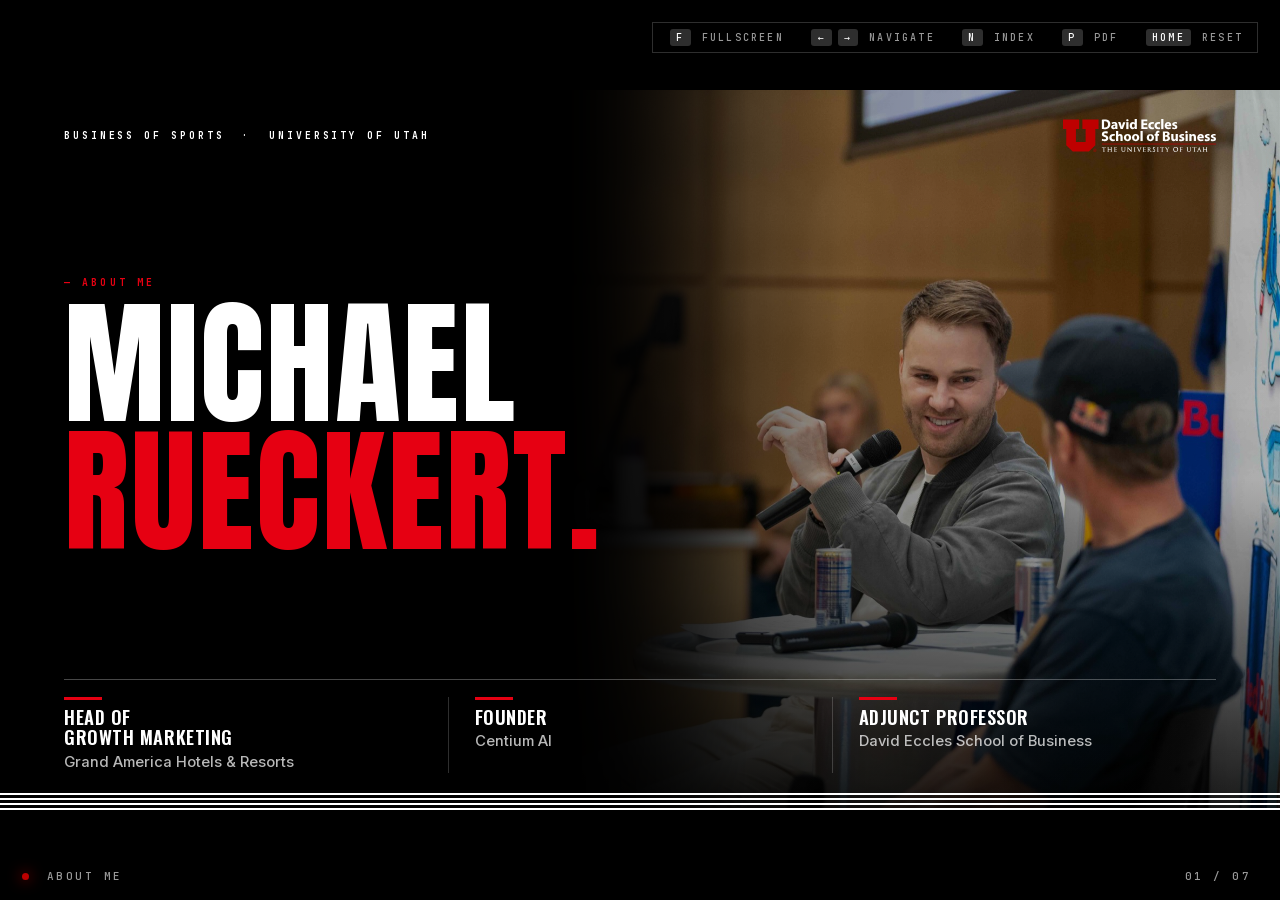
==== commit ff401d07: "P opens the current deck's PDF Derives the href from the pathname -- /slug/ becomes /slug.pdf -- so " ====
--- a/about-me/index.html
+++ b/about-me/index.html
@@ -8,7 +8,7 @@
 <link rel="icon" type="image/svg+xml" href="../_brand/utah/logos/desb-vertical-black.svg" />
 
 <!-- Engine (versioned, brand-agnostic) then brand tokens. Order matters. -->
-<link rel="stylesheet" href="../_engine/deck.v1.css?r=4" />
+<link rel="stylesheet" href="../_engine/deck.v1.css?r=5" />
 <link rel="stylesheet" href="../_brand/utah/brand.css" />
 
 <style>
@@ -901,10 +901,10 @@
   <div class="progress-bar" id="progress"></div>
 
   <div class="help" id="help">
-    <kbd>F</kbd> FULLSCREEN &nbsp; <kbd>←</kbd><kbd>→</kbd> NAVIGATE &nbsp; <kbd>N</kbd> INDEX &nbsp; <kbd>HOME</kbd> RESET
+    <kbd>F</kbd> FULLSCREEN &nbsp; <kbd>←</kbd><kbd>→</kbd> NAVIGATE &nbsp; <kbd>N</kbd> INDEX &nbsp; <kbd>P</kbd> PDF &nbsp; <kbd>HOME</kbd> RESET
   </div>
 </div>
 
-<script src="../_engine/deck.v1.js?r=4"></script>
+<script src="../_engine/deck.v1.js?r=5"></script>
 </body>
 </html>
